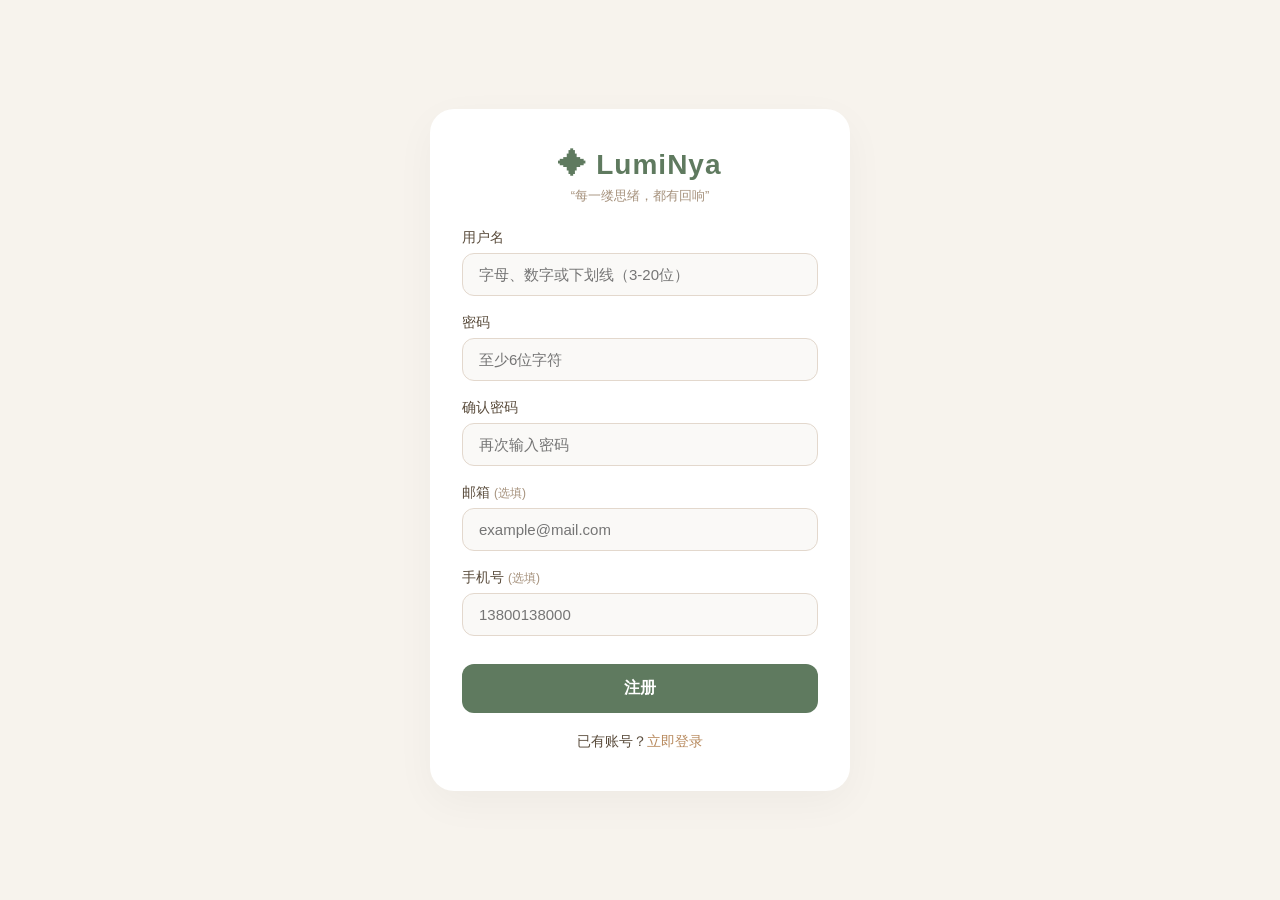
==== webui/register.html @ eb66f939 "create register page" ====
<!DOCTYPE html>
<html lang="zh-CN">
<head>
  <meta charset="UTF-8">
  <meta name="viewport" content="width=device-width, initial-scale=1.0">
  <title>注册 · LumiNya</title>
  <style>
    * { margin: 0; padding: 0; box-sizing: border-box; }
    body {
      background: #f7f3ed;
      font-family: -apple-system, BlinkMacSystemFont, 'Segoe UI', Roboto, 'Helvetica Neue', sans-serif;
      display: flex;
      justify-content: center;
      align-items: center;
      min-height: 100vh;
      color: #3f352b;
    }
    .card {
      background: #fff;
      border-radius: 24px;
      padding: 40px 32px;
      max-width: 420px;
      width: 100%;
      box-shadow: 0 12px 40px rgba(0, 0, 0, 0.04);
    }
    .logo {
      text-align: center;
      margin-bottom: 24px;
    }
    .logo h1 {
      font-size: 28px;
      font-weight: 600;
      color: #5f7a5f;
      letter-spacing: 1px;
    }
    .logo .slogan {
      font-size: 13px;
      color: #a6927d;
      margin-top: 6px;
    }
    .form-group { margin-bottom: 18px; }
    label {
      display: block;
      font-size: 14px;
      margin-bottom: 6px;
      font-weight: 500;
      color: #5a4c3c;
    }
    input {
      width: 100%;
      padding: 12px 16px;
      border: 1.5px solid #e3d8cd;
      border-radius: 12px;
      font-size: 15px;
      outline: none;
      transition: border-color 0.2s;
      background: #faf9f7;
    }
    input:focus {
      border-color: #b88a5e;
      background: #fff;
    }
    .hint { font-size: 12px; color: #a6927d; margin-top: 4px; }
    .error-msg { color: #c75b4a; font-size: 13px; margin-top: 4px; }
    button {
      width: 100%;
      padding: 14px;
      background: #5f7a5f;
      color: white;
      border: none;
      border-radius: 12px;
      font-size: 16px;
      font-weight: 600;
      cursor: pointer;
      transition: background 0.2s;
      margin-top: 10px;
    }
    button:hover { background: #4a624a; }
    button:disabled { background: #ccc; cursor: not-allowed; }
    .link-text {
      text-align: center;
      margin-top: 20px;
      font-size: 14px;
      color: #5a4c3c;
    }
    .link-text a {
      color: #b88a5e;
      text-decoration: none;
      font-weight: 500;
    }
    .alert {
      padding: 12px 16px;
      border-radius: 12px;
      margin-bottom: 16px;
      font-size: 13px;
      display: none;
    }
    .alert.error { background: #fce4e4; color: #c75b4a; }
    .alert.success { background: #e4f3e4; color: #4a624a; }
  </style>
</head>
<body>
  <div class="card">
    <div class="logo">
      <h1>✦ LumiNya</h1>
      <div class="slogan">“每一缕思绪，都有回响”</div>
    </div>
    <div id="message" class="alert"></div>
    <form id="registerForm">
      <div class="form-group">
        <label for="username">用户名</label>
        <input type="text" id="username" placeholder="字母、数字或下划线（3-20位）" required>
        <div class="error-msg" id="usernameError"></div>
      </div>
      <div class="form-group">
        <label for="password">密码</label>
        <input type="password" id="password" placeholder="至少6位字符" required>
        <div class="error-msg" id="passwordError"></div>
      </div>
      <div class="form-group">
        <label for="confirmPassword">确认密码</label>
        <input type="password" id="confirmPassword" placeholder="再次输入密码" required>
        <div class="error-msg" id="confirmError"></div>
      </div>
      <div class="form-group">
        <label for="email">邮箱 <span class="hint">(选填)</span></label>
        <input type="email" id="email" placeholder="example@mail.com">
      </div>
      <div class="form-group">
        <label for="phone">手机号 <span class="hint">(选填)</span></label>
        <input type="tel" id="phone" placeholder="13800138000">
      </div>
      <!-- 验证码占位 -->
      <div id="captchaGroup" style="display:none;" class="form-group">
        <label for="captcha">验证码</label>
        <input type="text" id="captcha" placeholder="请输入验证码">
      </div>
      <button type="submit" id="submitBtn">注册</button>
    </form>
    <div class="link-text">
      已有账号？<a href="/login.html">立即登录</a>
    </div>
  </div>

  <script>
    const API_BASE = 'https://api.luminya.cn';
    const form = document.getElementById('registerForm');
    const submitBtn = document.getElementById('submitBtn');
    const messageDiv = document.getElementById('message');

    function showMessage(text, type) {
      messageDiv.textContent = text;
      messageDiv.className = `alert ${type}`;
      messageDiv.style.display = 'block';
    }
    function clearErrors() {
      document.querySelectorAll('.error-msg').forEach(el => el.textContent = '');
    }

    // 实时校验
    const usernameInput = document.getElementById('username');
    const passwordInput = document.getElementById('password');
    const confirmInput = document.getElementById('confirmPassword');

    usernameInput.addEventListener('input', () => {
      const val = usernameInput.value;
      const err = document.getElementById('usernameError');
      if (!/^[a-zA-Z0-9_]{3,20}$/.test(val)) {
        err.textContent = '用户名必须为3-20位字母、数字或下划线';
      } else {
        err.textContent = '';
      }
    });

    passwordInput.addEventListener('input', () => {
      const val = passwordInput.value;
      const err = document.getElementById('passwordError');
      if (val.length < 6) {
        err.textContent = '密码长度至少6位';
      } else {
        err.textContent = '';
      }
    });

    confirmInput.addEventListener('input', () => {
      const err = document.getElementById('confirmError');
      if (confirmInput.value !== passwordInput.value) {
        err.textContent = '两次输入的密码不一致';
      } else {
        err.textContent = '';
      }
    });

    form.addEventListener('submit', async (e) => {
      e.preventDefault();
      clearErrors();
      const username = usernameInput.value.trim();
      const password = passwordInput.value;
      const confirmPassword = confirmInput.value;
      const email = document.getElementById('email').value.trim() || null;
      const phone = document.getElementById('phone').value.trim() || null;

      // 前端校验
      let hasError = false;
      if (!/^[a-zA-Z0-9_]{3,20}$/.test(username)) {
        document.getElementById('usernameError').textContent = '用户名格式错误';
        hasError = true;
      }
      if (password.length < 6) {
        document.getElementById('passwordError').textContent = '密码至少6位';
        hasError = true;
      }
      if (password !== confirmPassword) {
        document.getElementById('confirmError').textContent = '两次密码不一致';
        hasError = true;
      }
      if (email && !/^[^\s@]+@[^\s@]+\.[^\s@]+$/.test(email)) {
        showMessage('邮箱格式不正确', 'error');
        hasError = true;
      }
      if (phone && !/^[0-9]{7,15}$/.test(phone)) {
        showMessage('手机号格式不正确', 'error');
        hasError = true;
      }
      if (hasError) return;

      submitBtn.disabled = true;
      submitBtn.textContent = '注册中...';

      try {
        // 1. 注册
        const body = { username, password };
        if (email) body.email = email;
        if (phone) body.phone = phone;

        const res = await fetch(`${API_BASE}/api/users/register`, {
          method: 'POST',
          headers: { 'Content-Type': 'application/json' },
          body: JSON.stringify(body),
        });
        const data = await res.json();
        if (!res.ok) throw new Error(data.error || '注册失败');

        // 2. 自动登录
        const loginRes = await fetch(`${API_BASE}/api/users/login`, {
          method: 'POST',
          headers: { 'Content-Type': 'application/json' },
          body: JSON.stringify({ account: username, password }),
        });
        const loginData = await loginRes.json();
        if (!loginRes.ok) throw new Error(loginData.error || '自动登录失败');

        // 3. 存储 token 和用户信息
        localStorage.setItem('token', loginData.token);
        localStorage.setItem('user', JSON.stringify(loginData.user));

        // 4. 提示并跳转
        showMessage('注册成功！正在为您自动登录并跳转...', 'success');
        // 在消息下方追加手动登录链接
        const manualLink = document.createElement('div');
        manualLink.style.marginTop = '8px';
        manualLink.style.fontSize = '13px';
        manualLink.innerHTML = '如果未跳转，<a href="/login.html" style="color:#b88a5e;text-decoration:underline;">点击这里</a> 手动登录';
        messageDiv.appendChild(manualLink);

        setTimeout(() => {
          window.location.href = '/'; // 跳转到首页（根据你的路由修改）
        }, 2000);
      } catch (err) {
        showMessage(err.message, 'error');
      } finally {
        submitBtn.disabled = false;
        submitBtn.textContent = '注册';
      }
    });
  </script>
</body>
</html>
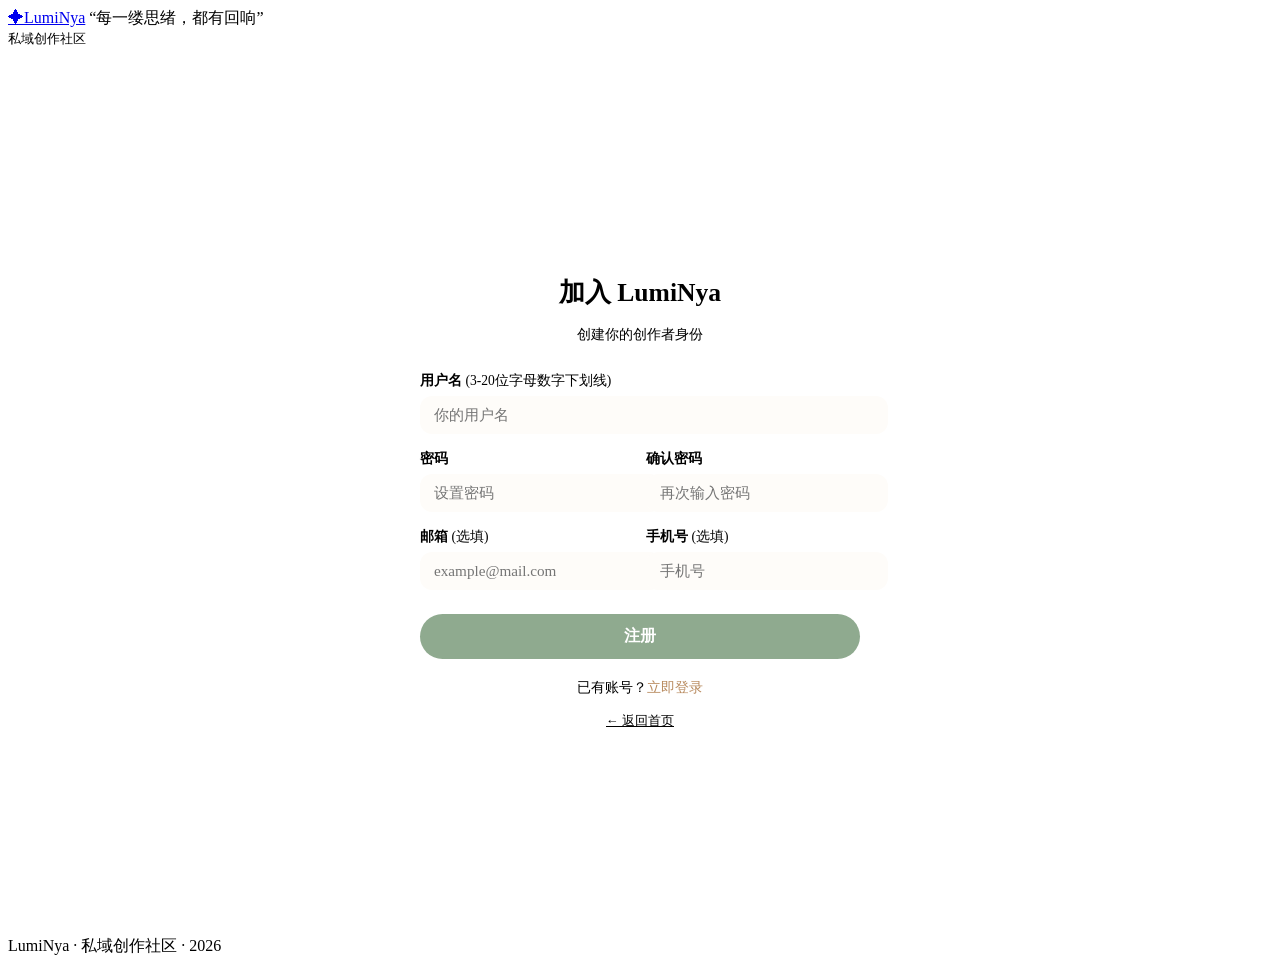
==== commit f9abff8b: "a bugfix" ====
--- a/webui/register.html
+++ b/webui/register.html
@@ -1,278 +1,407 @@
 <!DOCTYPE html>
 <html lang="zh-CN">
 <head>
-  <meta charset="UTF-8">
-  <meta name="viewport" content="width=device-width, initial-scale=1.0">
-  <title>注册 · LumiNya</title>
-  <style>
-    * { margin: 0; padding: 0; box-sizing: border-box; }
-    body {
-      background: #f7f3ed;
-      font-family: -apple-system, BlinkMacSystemFont, 'Segoe UI', Roboto, 'Helvetica Neue', sans-serif;
-      display: flex;
-      justify-content: center;
-      align-items: center;
-      min-height: 100vh;
-      color: #3f352b;
-    }
-    .card {
-      background: #fff;
-      border-radius: 24px;
-      padding: 40px 32px;
-      max-width: 420px;
-      width: 100%;
-      box-shadow: 0 12px 40px rgba(0, 0, 0, 0.04);
-    }
-    .logo {
-      text-align: center;
-      margin-bottom: 24px;
-    }
-    .logo h1 {
-      font-size: 28px;
-      font-weight: 600;
-      color: #5f7a5f;
-      letter-spacing: 1px;
-    }
-    .logo .slogan {
-      font-size: 13px;
-      color: #a6927d;
-      margin-top: 6px;
-    }
-    .form-group { margin-bottom: 18px; }
-    label {
-      display: block;
-      font-size: 14px;
-      margin-bottom: 6px;
-      font-weight: 500;
-      color: #5a4c3c;
-    }
-    input {
-      width: 100%;
-      padding: 12px 16px;
-      border: 1.5px solid #e3d8cd;
-      border-radius: 12px;
-      font-size: 15px;
-      outline: none;
-      transition: border-color 0.2s;
-      background: #faf9f7;
-    }
-    input:focus {
-      border-color: #b88a5e;
-      background: #fff;
-    }
-    .hint { font-size: 12px; color: #a6927d; margin-top: 4px; }
-    .error-msg { color: #c75b4a; font-size: 13px; margin-top: 4px; }
-    button {
-      width: 100%;
-      padding: 14px;
-      background: #5f7a5f;
-      color: white;
-      border: none;
-      border-radius: 12px;
-      font-size: 16px;
-      font-weight: 600;
-      cursor: pointer;
-      transition: background 0.2s;
-      margin-top: 10px;
-    }
-    button:hover { background: #4a624a; }
-    button:disabled { background: #ccc; cursor: not-allowed; }
-    .link-text {
-      text-align: center;
-      margin-top: 20px;
-      font-size: 14px;
-      color: #5a4c3c;
-    }
-    .link-text a {
-      color: #b88a5e;
-      text-decoration: none;
-      font-weight: 500;
-    }
-    .alert {
-      padding: 12px 16px;
-      border-radius: 12px;
-      margin-bottom: 16px;
-      font-size: 13px;
-      display: none;
-    }
-    .alert.error { background: #fce4e4; color: #c75b4a; }
-    .alert.success { background: #e4f3e4; color: #4a624a; }
-  </style>
+    <meta charset="UTF-8">
+    <meta name="viewport" content="width=device-width, initial-scale=1.0">
+    <title>注册 - LumiNya</title>
+    <link rel="stylesheet" href="/css/pc.css">
+    <style>
+        .register-wrapper {
+            min-height: calc(100vh - 60px);
+            display: flex;
+            align-items: center;
+            justify-content: center;
+            padding: 24px;
+        }
+        .register-card {
+            background: #fff;
+            border-radius: 24px;
+            padding: 40px 36px;
+            width: 100%;
+            max-width: 440px;
+            box-shadow: var(--shadow-md);
+            border: 1px solid var(--border-light);
+        }
+        .register-card h2 {
+            font-size: 1.6rem;
+            font-weight: 700;
+            color: var(--text-primary);
+            text-align: center;
+            margin-bottom: 8px;
+        }
+        .register-subtitle {
+            text-align: center;
+            color: var(--text-muted);
+            font-size: 0.9rem;
+            margin-bottom: 28px;
+        }
+        .form-row {
+            display: flex;
+            gap: 12px;
+        }
+        .form-row .form-group {
+            flex: 1;
+        }
+        .form-group {
+            margin-bottom: 16px;
+        }
+        .form-group label {
+            display: block;
+            font-size: 0.85rem;
+            font-weight: 600;
+            color: var(--text-secondary);
+            margin-bottom: 6px;
+        }
+        .form-group input {
+            width: 100%;
+            padding: 10px 14px;
+            border: 1px solid var(--border-light);
+            border-radius: 12px;
+            font-size: 0.95rem;
+            font-family: inherit;
+            transition: 0.2s;
+            outline: none;
+            background: #fefcf9;
+            color: var(--text-primary);
+        }
+        .form-group input:focus {
+            border-color: #b88a5e;
+            box-shadow: 0 0 0 3px rgba(184,138,94,0.1);
+        }
+        .hint {
+            font-size: 0.75rem;
+            color: var(--text-muted);
+            margin-top: 2px;
+        }
+        .btn-register {
+            width: 100%;
+            padding: 12px;
+            background: #8faa8f;
+            color: white;
+            border: none;
+            border-radius: 40px;
+            font-size: 1rem;
+            font-weight: 600;
+            cursor: pointer;
+            transition: background 0.2s;
+            margin-top: 8px;
+        }
+        .btn-register:hover {
+            background: #7a9e7a;
+        }
+        .btn-register:disabled {
+            opacity: 0.6;
+            cursor: not-allowed;
+        }
+        .register-footer {
+            text-align: center;
+            margin-top: 20px;
+            font-size: 0.85rem;
+            color: var(--text-muted);
+        }
+        .register-footer a {
+            color: #b88a5e;
+            font-weight: 500;
+            text-decoration: none;
+        }
+        .register-footer a:hover {
+            text-decoration: underline;
+        }
+        .error-msg {
+            background: #fff0f0;
+            border: 1px solid #f5c6cb;
+            border-radius: 8px;
+            padding: 10px;
+            color: #b02a2a;
+            font-size: 0.85rem;
+            margin-bottom: 16px;
+            display: none;
+        }
+        .error-msg.visible {
+            display: block;
+        }
+        .back-link {
+            display: block;
+            text-align: center;
+            margin-top: 16px;
+            font-size: 0.8rem;
+            color: var(--text-muted);
+        }
+
+        /* 自定义弹窗（与home一致） */
+        .modal-overlay {
+            position: fixed;
+            top: 0; left: 0; width: 100%; height: 100%;
+            background: rgba(0,0,0,0.4);
+            backdrop-filter: blur(4px);
+            z-index: 1000;
+            display: flex;
+            align-items: center;
+            justify-content: center;
+            opacity: 0;
+            visibility: hidden;
+            transition: opacity 0.25s, visibility 0.25s;
+        }
+        .modal-overlay.active {
+            opacity: 1;
+            visibility: visible;
+        }
+        .modal-box {
+            background: #fff;
+            border-radius: 24px;
+            padding: 32px 28px 28px;
+            width: 90%;
+            max-width: 420px;
+            box-shadow: 0 12px 40px rgba(0,0,0,0.15);
+            text-align: center;
+            position: relative;
+            transform: translateY(20px);
+            transition: transform 0.25s;
+        }
+        .modal-overlay.active .modal-box {
+            transform: translateY(0);
+        }
+        .modal-icon {
+            font-size: 2.4rem;
+            margin-bottom: 8px;
+            color: #b88a5e;
+        }
+        .modal-title {
+            font-size: 1.2rem;
+            font-weight: 700;
+            color: #2e241a;
+            margin-bottom: 8px;
+        }
+        .modal-desc {
+            font-size: 0.9rem;
+            color: #6b5d4f;
+            margin-bottom: 20px;
+            line-height: 1.6;
+        }
+        .modal-action {
+            display: inline-block;
+            background: #8faa8f;
+            color: white;
+            border: none;
+            border-radius: 40px;
+            padding: 8px 24px;
+            font-size: 0.9rem;
+            font-weight: 600;
+            cursor: pointer;
+            text-decoration: none;
+            transition: background 0.2s;
+        }
+        .modal-action:hover {
+            background: #7a9e7a;
+        }
+        .modal-auto-status {
+            font-size: 0.85rem;
+            color: var(--text-muted);
+            margin: 12px 0 8px;
+        }
+    </style>
 </head>
 <body>
-  <div class="card">
-    <div class="logo">
-      <h1>✦ LumiNya</h1>
-      <div class="slogan">“每一缕思绪，都有回响”</div>
+    <header class="header">
+        <div class="header-left">
+            <a href="/home.html" class="logo"><span class="logo-symbol">✦</span>LumiNya</a>
+            <span class="slogan">“每一缕思绪，都有回响”</span>
+        </div>
+        <div class="header-right">
+            <span style="color: var(--text-muted); font-size:0.8rem;">私域创作社区</span>
+        </div>
+    </header>
+
+    <div class="register-wrapper">
+        <div class="register-card">
+            <h2>加入 LumiNya</h2>
+            <p class="register-subtitle">创建你的创作者身份</p>
+
+            <div class="error-msg" id="errorMsg"></div>
+
+            <form id="registerForm" novalidate>
+                <div class="form-group">
+                    <label for="username">用户名 <span style="font-weight:400; color:var(--text-muted);">(3-20位字母数字下划线)</span></label>
+                    <input type="text" id="username" name="username" placeholder="你的用户名" required maxlength="20" autocomplete="username">
+                </div>
+                <div class="form-row">
+                    <div class="form-group">
+                        <label for="password">密码</label>
+                        <input type="password" id="password" name="password" placeholder="设置密码" required autocomplete="new-password">
+                    </div>
+                    <div class="form-group">
+                        <label for="confirmPassword">确认密码</label>
+                        <input type="password" id="confirmPassword" name="confirmPassword" placeholder="再次输入密码" required autocomplete="new-password">
+                    </div>
+                </div>
+                <div class="form-row">
+                    <div class="form-group">
+                        <label for="email">邮箱 <span style="font-weight:400; color:var(--text-muted);">(选填)</span></label>
+                        <input type="email" id="email" name="email" placeholder="example@mail.com">
+                    </div>
+                    <div class="form-group">
+                        <label for="phone">手机号 <span style="font-weight:400; color:var(--text-muted);">(选填)</span></label>
+                        <input type="tel" id="phone" name="phone" placeholder="手机号">
+                    </div>
+                </div>
+                <button type="submit" class="btn-register" id="registerBtn">注册</button>
+            </form>
+
+            <div class="register-footer">
+                已有账号？<a href="/login.html">立即登录</a>
+            </div>
+            <a href="/home.html" class="back-link">← 返回首页</a>
+        </div>
     </div>
-    <div id="message" class="alert"></div>
-    <form id="registerForm">
-      <div class="form-group">
-        <label for="username">用户名</label>
-        <input type="text" id="username" placeholder="字母、数字或下划线（3-20位）" required>
-        <div class="error-msg" id="usernameError"></div>
-      </div>
-      <div class="form-group">
-        <label for="password">密码</label>
-        <input type="password" id="password" placeholder="至少6位字符" required>
-        <div class="error-msg" id="passwordError"></div>
-      </div>
-      <div class="form-group">
-        <label for="confirmPassword">确认密码</label>
-        <input type="password" id="confirmPassword" placeholder="再次输入密码" required>
-        <div class="error-msg" id="confirmError"></div>
-      </div>
-      <div class="form-group">
-        <label for="email">邮箱 <span class="hint">(选填)</span></label>
-        <input type="email" id="email" placeholder="example@mail.com">
-      </div>
-      <div class="form-group">
-        <label for="phone">手机号 <span class="hint">(选填)</span></label>
-        <input type="tel" id="phone" placeholder="13800138000">
-      </div>
-      <!-- 验证码占位 -->
-      <div id="captchaGroup" style="display:none;" class="form-group">
-        <label for="captcha">验证码</label>
-        <input type="text" id="captcha" placeholder="请输入验证码">
-      </div>
-      <button type="submit" id="submitBtn">注册</button>
-    </form>
-    <div class="link-text">
-      已有账号？<a href="/login.html">立即登录</a>
+
+    <!-- 注册成功弹窗 -->
+    <div class="modal-overlay" id="successModal">
+        <div class="modal-box">
+            <div class="modal-icon">🎉</div>
+            <div class="modal-title">注册成功！</div>
+            <div class="modal-desc" id="modalStatusText">正在为您自动登录并跳转...</div>
+            <div class="modal-auto-status" id="manualLink">
+                <!-- 动态插入手动登录链接 -->
+            </div>
+        </div>
     </div>
-  </div>
-
-  <script>
-    const API_BASE = 'https://api.luminya.cn';
-    const form = document.getElementById('registerForm');
-    const submitBtn = document.getElementById('submitBtn');
-    const messageDiv = document.getElementById('message');
-
-    function showMessage(text, type) {
-      messageDiv.textContent = text;
-      messageDiv.className = `alert ${type}`;
-      messageDiv.style.display = 'block';
-    }
-    function clearErrors() {
-      document.querySelectorAll('.error-msg').forEach(el => el.textContent = '');
-    }
-
-    // 实时校验
-    const usernameInput = document.getElementById('username');
-    const passwordInput = document.getElementById('password');
-    const confirmInput = document.getElementById('confirmPassword');
-
-    usernameInput.addEventListener('input', () => {
-      const val = usernameInput.value;
-      const err = document.getElementById('usernameError');
-      if (!/^[a-zA-Z0-9_]{3,20}$/.test(val)) {
-        err.textContent = '用户名必须为3-20位字母、数字或下划线';
-      } else {
-        err.textContent = '';
-      }
-    });
-
-    passwordInput.addEventListener('input', () => {
-      const val = passwordInput.value;
-      const err = document.getElementById('passwordError');
-      if (val.length < 6) {
-        err.textContent = '密码长度至少6位';
-      } else {
-        err.textContent = '';
-      }
-    });
-
-    confirmInput.addEventListener('input', () => {
-      const err = document.getElementById('confirmError');
-      if (confirmInput.value !== passwordInput.value) {
-        err.textContent = '两次输入的密码不一致';
-      } else {
-        err.textContent = '';
-      }
-    });
-
-    form.addEventListener('submit', async (e) => {
-      e.preventDefault();
-      clearErrors();
-      const username = usernameInput.value.trim();
-      const password = passwordInput.value;
-      const confirmPassword = confirmInput.value;
-      const email = document.getElementById('email').value.trim() || null;
-      const phone = document.getElementById('phone').value.trim() || null;
-
-      // 前端校验
-      let hasError = false;
-      if (!/^[a-zA-Z0-9_]{3,20}$/.test(username)) {
-        document.getElementById('usernameError').textContent = '用户名格式错误';
-        hasError = true;
-      }
-      if (password.length < 6) {
-        document.getElementById('passwordError').textContent = '密码至少6位';
-        hasError = true;
-      }
-      if (password !== confirmPassword) {
-        document.getElementById('confirmError').textContent = '两次密码不一致';
-        hasError = true;
-      }
-      if (email && !/^[^\s@]+@[^\s@]+\.[^\s@]+$/.test(email)) {
-        showMessage('邮箱格式不正确', 'error');
-        hasError = true;
-      }
-      if (phone && !/^[0-9]{7,15}$/.test(phone)) {
-        showMessage('手机号格式不正确', 'error');
-        hasError = true;
-      }
-      if (hasError) return;
-
-      submitBtn.disabled = true;
-      submitBtn.textContent = '注册中...';
-
-      try {
-        // 1. 注册
-        const body = { username, password };
-        if (email) body.email = email;
-        if (phone) body.phone = phone;
-
-        const res = await fetch(`${API_BASE}/api/users/register`, {
-          method: 'POST',
-          headers: { 'Content-Type': 'application/json' },
-          body: JSON.stringify(body),
-        });
-        const data = await res.json();
-        if (!res.ok) throw new Error(data.error || '注册失败');
-
-        // 2. 自动登录
-        const loginRes = await fetch(`${API_BASE}/api/users/login`, {
-          method: 'POST',
-          headers: { 'Content-Type': 'application/json' },
-          body: JSON.stringify({ account: username, password }),
-        });
-        const loginData = await loginRes.json();
-        if (!loginRes.ok) throw new Error(loginData.error || '自动登录失败');
-
-        // 3. 存储 token 和用户信息
-        localStorage.setItem('token', loginData.token);
-        localStorage.setItem('user', JSON.stringify(loginData.user));
-
-        // 4. 提示并跳转
-        showMessage('注册成功！正在为您自动登录并跳转...', 'success');
-        // 在消息下方追加手动登录链接
-        const manualLink = document.createElement('div');
-        manualLink.style.marginTop = '8px';
-        manualLink.style.fontSize = '13px';
-        manualLink.innerHTML = '如果未跳转，<a href="/login.html" style="color:#b88a5e;text-decoration:underline;">点击这里</a> 手动登录';
-        messageDiv.appendChild(manualLink);
-
-        setTimeout(() => {
-          window.location.href = '/'; // 跳转到首页（根据你的路由修改）
-        }, 2000);
-      } catch (err) {
-        showMessage(err.message, 'error');
-      } finally {
-        submitBtn.disabled = false;
-        submitBtn.textContent = '注册';
-      }
-    });
-  </script>
+
+    <footer class="footer">
+        LumiNya · 私域创作社区 · 2026
+    </footer>
+
+    <script src="/js/fetch.js"></script>
+    <script>
+        (function() {
+            const form = document.getElementById('registerForm');
+            const usernameInput = document.getElementById('username');
+            const passwordInput = document.getElementById('password');
+            const confirmPasswordInput = document.getElementById('confirmPassword');
+            const emailInput = document.getElementById('email');
+            const phoneInput = document.getElementById('phone');
+            const registerBtn = document.getElementById('registerBtn');
+            const errorMsg = document.getElementById('errorMsg');
+            const successModal = document.getElementById('successModal');
+            const modalStatusText = document.getElementById('modalStatusText');
+            const manualLinkContainer = document.getElementById('manualLink');
+
+            const urlParams = new URLSearchParams(window.location.search);
+            const redirectParam = urlParams.get('redirect') || '/dashboard.html';
+
+            function hideError() {
+                errorMsg.classList.remove('visible');
+                errorMsg.textContent = '';
+            }
+
+            function showError(message) {
+                errorMsg.textContent = message;
+                errorMsg.classList.add('visible');
+            }
+
+            // 前端校验
+            function validateForm() {
+                const username = usernameInput.value.trim();
+                const password = passwordInput.value;
+                const confirmPassword = confirmPasswordInput.value;
+                const email = emailInput.value.trim();
+                const phone = phoneInput.value.trim();
+
+                if (!username) return '请输入用户名';
+                if (!/^[a-zA-Z0-9_]{3,20}$/.test(username)) return '用户名只能包含字母、数字、下划线，长度3-20位';
+                if (!password) return '请输入密码';
+                if (password.length < 6) return '密码长度至少6位';
+                if (password !== confirmPassword) return '两次密码不一致';
+                if (email && !/^[^\s@]+@[^\s@]+\.[^\s@]+$/.test(email)) return '邮箱格式不正确';
+                if (phone && !/^[\d\-+() ]{7,20}$/.test(phone)) return '手机号格式不正确';
+                return null;
+            }
+
+            // 自动登录
+            async function autoLogin(username, password) {
+                try {
+                    const loginRes = await LumiNyaAPI.post('/users/login', {
+                        account: username,
+                        password: password
+                    });
+                    if (loginRes && loginRes.token) {
+                        LumiNyaAPI.setToken(loginRes.token);
+                        // 可选：获取用户完整信息并缓存
+                        try {
+                            const userInfo = await LumiNyaAPI.get('/users/me');
+                            // 可存储到 localStorage 或内存
+                            localStorage.setItem('luminya_user', JSON.stringify(userInfo));
+                        } catch (e) { /* 静默失败 */ }
+                        return true;
+                    }
+                    return false;
+                } catch (e) {
+                    return false;
+                }
+            }
+
+            // 显示成功弹窗
+            function showSuccessModal(username, password) {
+                modalStatusText.textContent = '正在为您自动登录并跳转...';
+                manualLinkContainer.innerHTML = '<span style="color: var(--text-muted);">如果未跳转，<a href="/login.html?redirect=' + encodeURIComponent(redirectParam) + '" style="color:#b88a5e; font-weight:500;">点击这里手动登录</a></span>';
+                successModal.classList.add('active');
+
+                // 执行自动登录
+                autoLogin(username, password).then(success => {
+                    if (success) {
+                        modalStatusText.textContent = '登录成功，即将跳转...';
+                        setTimeout(() => {
+                            window.location.href = redirectParam.startsWith('/') ? redirectParam : '/dashboard.html';
+                        }, 1000);
+                    } else {
+                        modalStatusText.textContent = '自动登录失败，请手动登录。';
+                        manualLinkContainer.innerHTML = '<a href="/login.html?redirect=' + encodeURIComponent(redirectParam) + '" class="modal-action">手动登录</a>';
+                    }
+                });
+            }
+
+            // 表单提交
+            form.addEventListener('submit', async function(e) {
+                e.preventDefault();
+                hideError();
+
+                const validationError = validateForm();
+                if (validationError) {
+                    showError(validationError);
+                    return;
+                }
+
+                const username = usernameInput.value.trim();
+                const password = passwordInput.value;
+                const email = emailInput.value.trim() || undefined;
+                const phone = phoneInput.value.trim() || undefined;
+
+                registerBtn.disabled = true;
+                registerBtn.textContent = '注册中...';
+
+                try {
+                    const body = { username, password };
+                    if (email) body.email = email;
+                    if (phone) body.phone = phone;
+
+                    await LumiNyaAPI.post('/users/register', body);
+                    // 注册成功，弹出提示并自动登录
+                    showSuccessModal(username, password);
+                } catch (error) {
+                    showError(error.message || '注册失败，请稍后重试');
+                } finally {
+                    registerBtn.disabled = false;
+                    registerBtn.textContent = '注册';
+                }
+            });
+
+            // 输入时清除错误
+            [usernameInput, passwordInput, confirmPasswordInput, emailInput, phoneInput].forEach(input => {
+                input.addEventListener('input', hideError);
+            });
+
+            // 弹窗点击背景不关闭（用户只能通过手动链接离开）
+            // 但为了友好，可以加个关闭按钮？不需要，自动登录中。
+        })();
+    </script>
 </body>
 </html>
